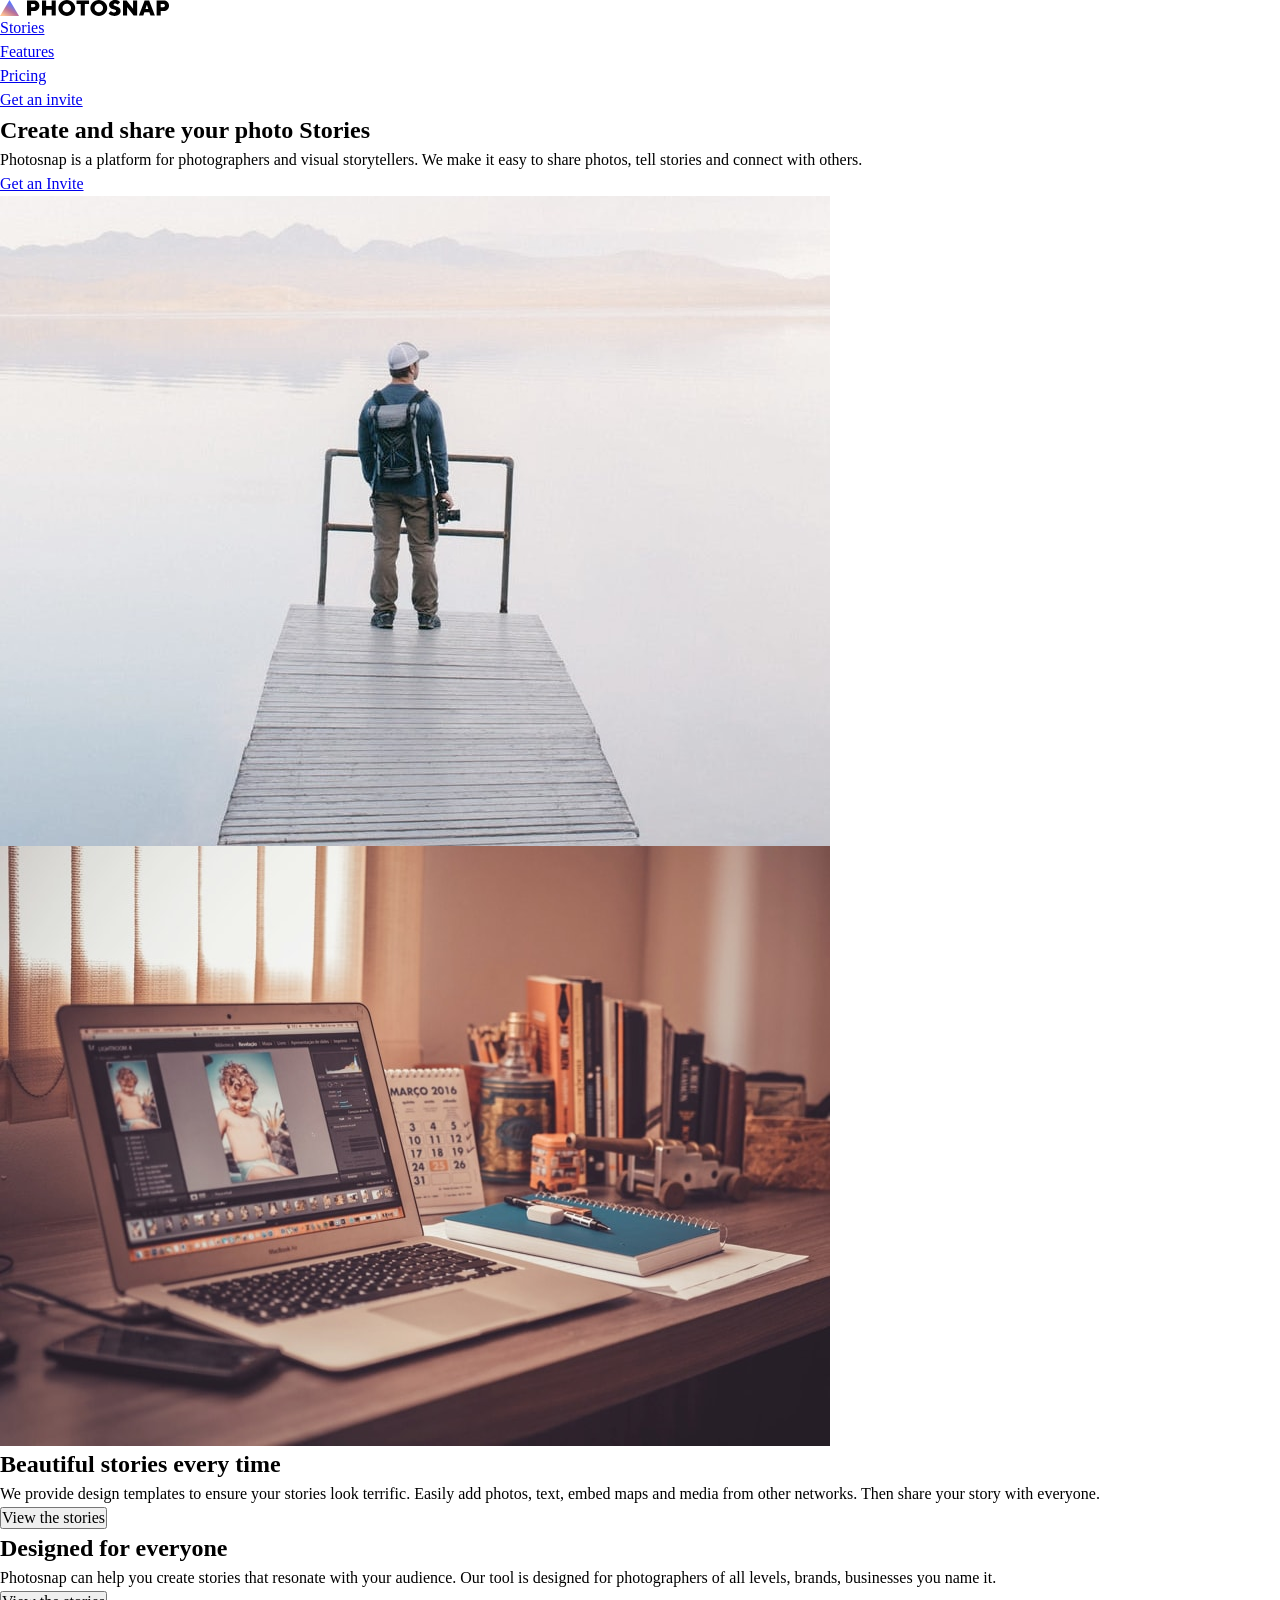
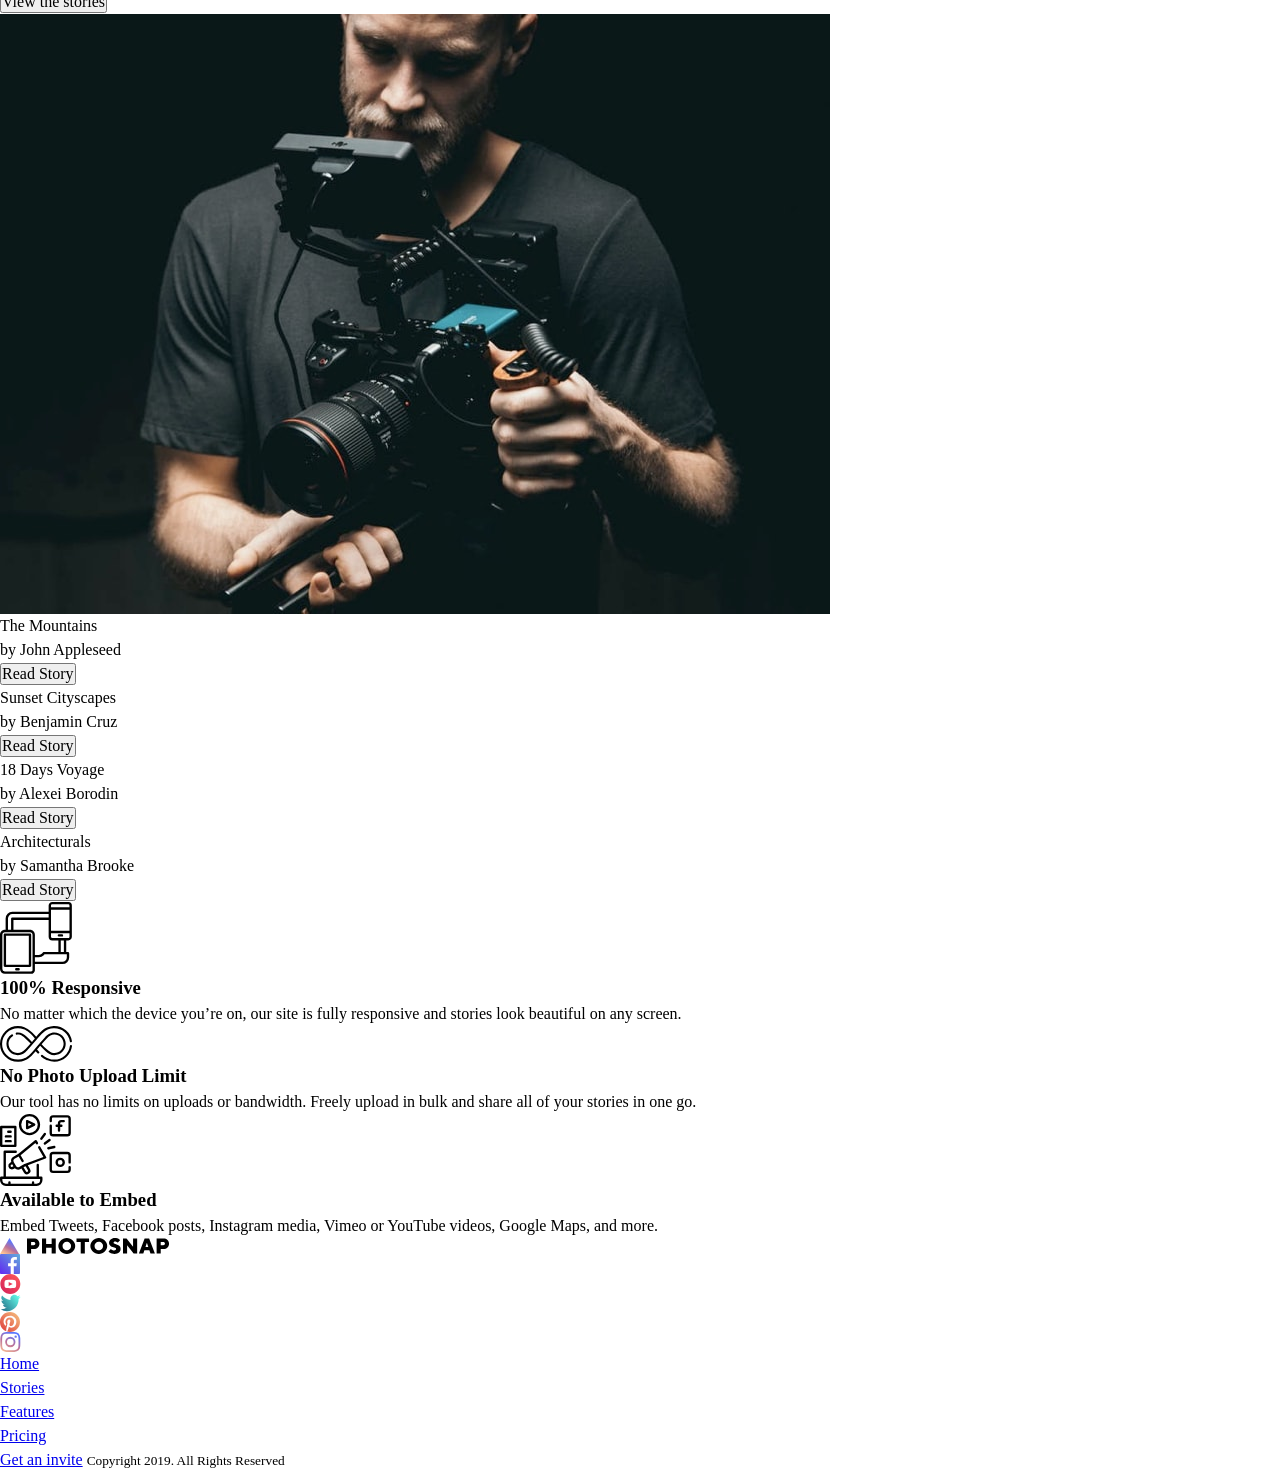
==== index.html @ 848b4844 "index html finished" ====
<!DOCTYPE html>
<html lang="en">
<head>
    <meta charset="UTF-8">
    <meta name="viewport" content="width=device-width, initial-scale=1.0">
    <link rel="icon" type="image/png" sizes="32x32" href="./assets/favicon-32x32.png">
    <link rel="stylesheet" href="style.css">
    <title>Photosnap</title>
</head>
<body>
    <!-- Header -->
    <header>
    <nav>
        <a href="index.html"><img src="assets/shared/desktop/logo.svg" alt=""></a>
        <ul>
            <li><a href="stories.html">Stories</a></li>
            <li><a href="features.html">Features</a></li>
            <li><a href="pricing.html">Pricing</a></li>
        </ul>
        <a href="#">Get an invite</a>
    </nav>
    </header>

    <!-- Main Content -->
    <main>
        <div>
            <!-- Left Desktop -->
            <section>
                <h2>Create and share your photo Stories</h2>
                <p>Photosnap is a platform for photographers and visual storytellers. We make it easy to share photos, tell stories and connect with others.</p>
                <a href="#">Get an Invite</a>
            </section>

            <!-- Right Desktop -->
                <!-- Yet to decide right tag to use -->
            <div>
                <img src="assets/home/desktop/create-and-share.jpg" alt="Image of a man standing with a camera in his hand">
            </div>
        </div>

        <!-- Section 2 -->
        <div>
            <div>
                <img src="assets/home/desktop/beautiful-stories.jpg" alt="A studying desk with a computer and exercice book and books in a small collection of books">
            </div>
            <section>
            <h2>Beautiful stories every time</h2>
            <p>We provide design templates to ensure your stories look terrific. Easily add photos, text, embed maps and media from  other networks. Then share your story with everyone.</p>
            <button>View the stories</button>
            </section>
        </div>

        <!-- Section 3 -->
        <div>
            <section>
                <h1>Designed for everyone</h1>
                <p>Photosnap can help you create stories that resonate with your audience.  Our tool is designed for photographers of all levels, brands, businesses you name it.</p>
                <button>View the stories</button>
            </section>
            <div>
                <img src="assets/home/desktop/designed-for-everyone.jpg" alt="A amn standing in a dark background holding a pro camera">
            </div>
        </div>

    <!-- Section 4 -->
        <div>
            <!-- card 1 -->
            <div>
                <div>
                    <p>The Mountains</p>
                    <p>by John Appleseed</p>
                </div>
                <button>Read Story</button>
            </div>
            <!-- card 2 -->
            <div>
                <div>
                    <p>Sunset Cityscapes</p>
                    <p>by Benjamin Cruz</p>
                </div>
                <button>Read Story</button>
            </div>
            <!-- Card 3 -->
            <div>
                <div>
                    <p>18 Days Voyage</p>
                    <p>by Alexei Borodin</p>
                </div>
                <button>Read Story</button>
            </div>
            <!-- Card 4 -->
            <div>
                <div>
                    <p>Architecturals</p>
                    <p>by Samantha Brooke</p>
                </div>
                <button>Read Story</button>
            </div>
        </div>

        <!-- Section 5 -->
        <div>
            <!-- Card 1 -->
            <div>
                <img src="assets/features/desktop/responsive.svg" alt="Resposivity illustration">
                <div>
                    <h3>100% Responsive</h3>
                    <p>No matter which the device you’re on, our site is fully responsive and stories look beautiful on any screen.</p>
                </div>
            </div>
            <!-- Card 2 -->
            <div>
                <img src="assets/features/desktop/no-limit.svg" alt="Infinity illustration">
                <div>
                    <h3>No Photo Upload Limit</h3>
                    <p>Our tool has no limits on uploads or bandwidth. Freely upload in bulk and share all of your stories in one go.</p>
                </div>
            </div>
            <!-- Card 3 -->
            <div>
                <img src="assets/features/desktop/embed.svg" alt="Availability logo">
                <div>
                    <h3>Available to Embed</h3>
                    <p>Embed Tweets, Facebook posts, Instagram media, Vimeo or YouTube videos, Google Maps, and more.</p>
                </div>
            </div>
        </div>
    </main>

    <!-- Footer -->
    <footer>
        <nav>
            <div>
                <img src="assets/shared/desktop/logo.svg" alt="">
                <ul>
                    <li><a href=""><img src="assets/shared/desktop/facebook.svg" alt=""></a></li>
                    <li><a href=""><img src="assets/shared/desktop/youtube.svg" alt=""></a></li>
                    <li><a href=""><img src="assets/shared/desktop/twitter.svg" alt=""></a></li>
                    <li><a href=""><img src="assets/shared/desktop/pinterest.svg" alt=""></a></li>
                    <li><a href=""><img src="assets/shared/desktop/instagram.svg" alt=""></a></li>
                </ul>
            </div>
        <ul>
            <li><a href="stories.html">Home</a></li>
            <li><a href="stories.html">Stories</a></li>
            <li><a href="features.html">Features</a></li>
            <li><a href="pricing.html">Pricing</a></li>
        </ul>
    </nav>
    <div>
        <a href="#">Get an invite</a>
        <small>Copyright 2019. All Rights Reserved</small>
    </div>
    </footer>
</body>
</html>
---- style.css ----
/* ----------------- */
/* Resets */
/* ----------------- */
*,
*::before
*::after {
    box-sizing: border-box;
}

* {
    margin: 0;
    padding: 0;
}

/* Remove list styles on ul, ol elements with a list role, which suggests default styling will be removed */
ul[role='list'],
ol[role='list'] {
    list-style: none;
}

/* Set core body defaults */
body {
    min-height: 100vh;
    line-height: 1.5;
}

/* Inherit fonts for inputs and buttons */
input,
button,
textarea,
select {
    font-family: inherit;
    font-size: inherit;
}

/* Make images easier to work with */
img {
    max-width: 100%;
    display: block;
}

/* ----------------- */
/* Resets */
/* ----------------- */
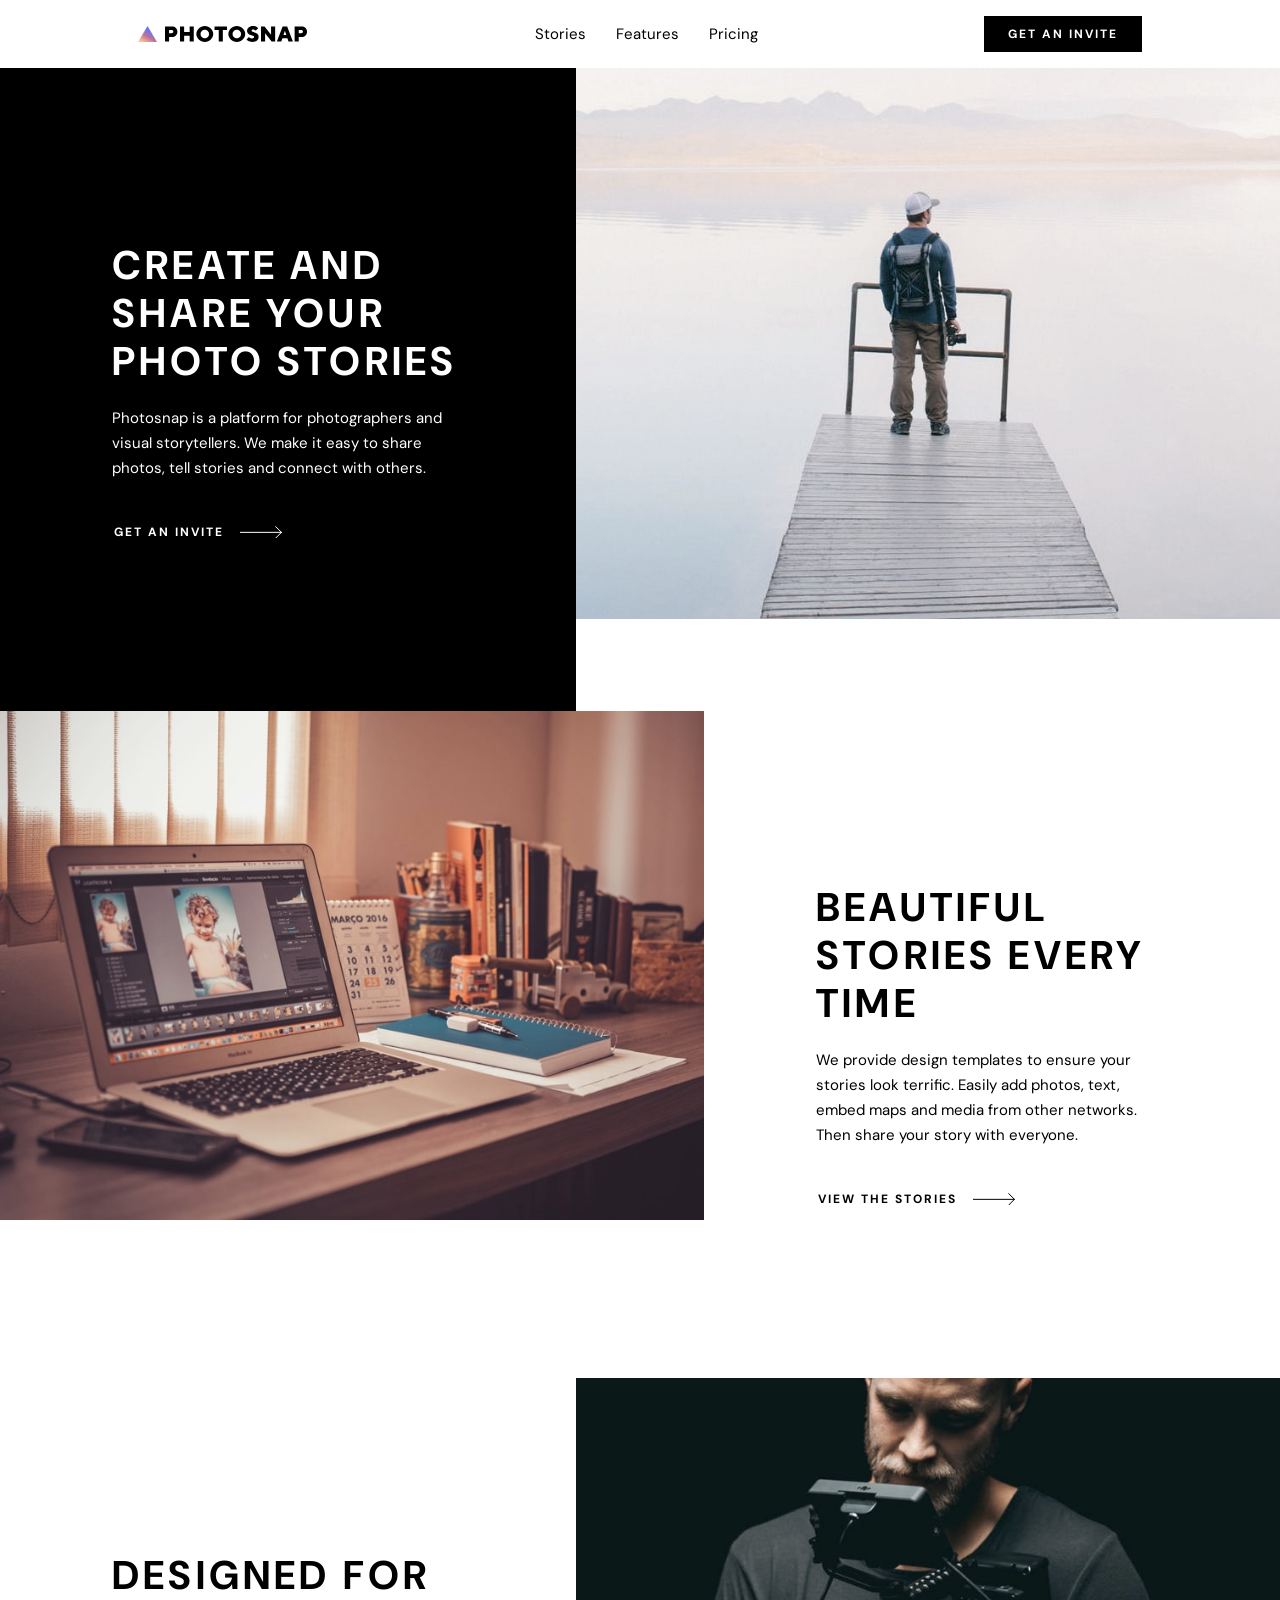
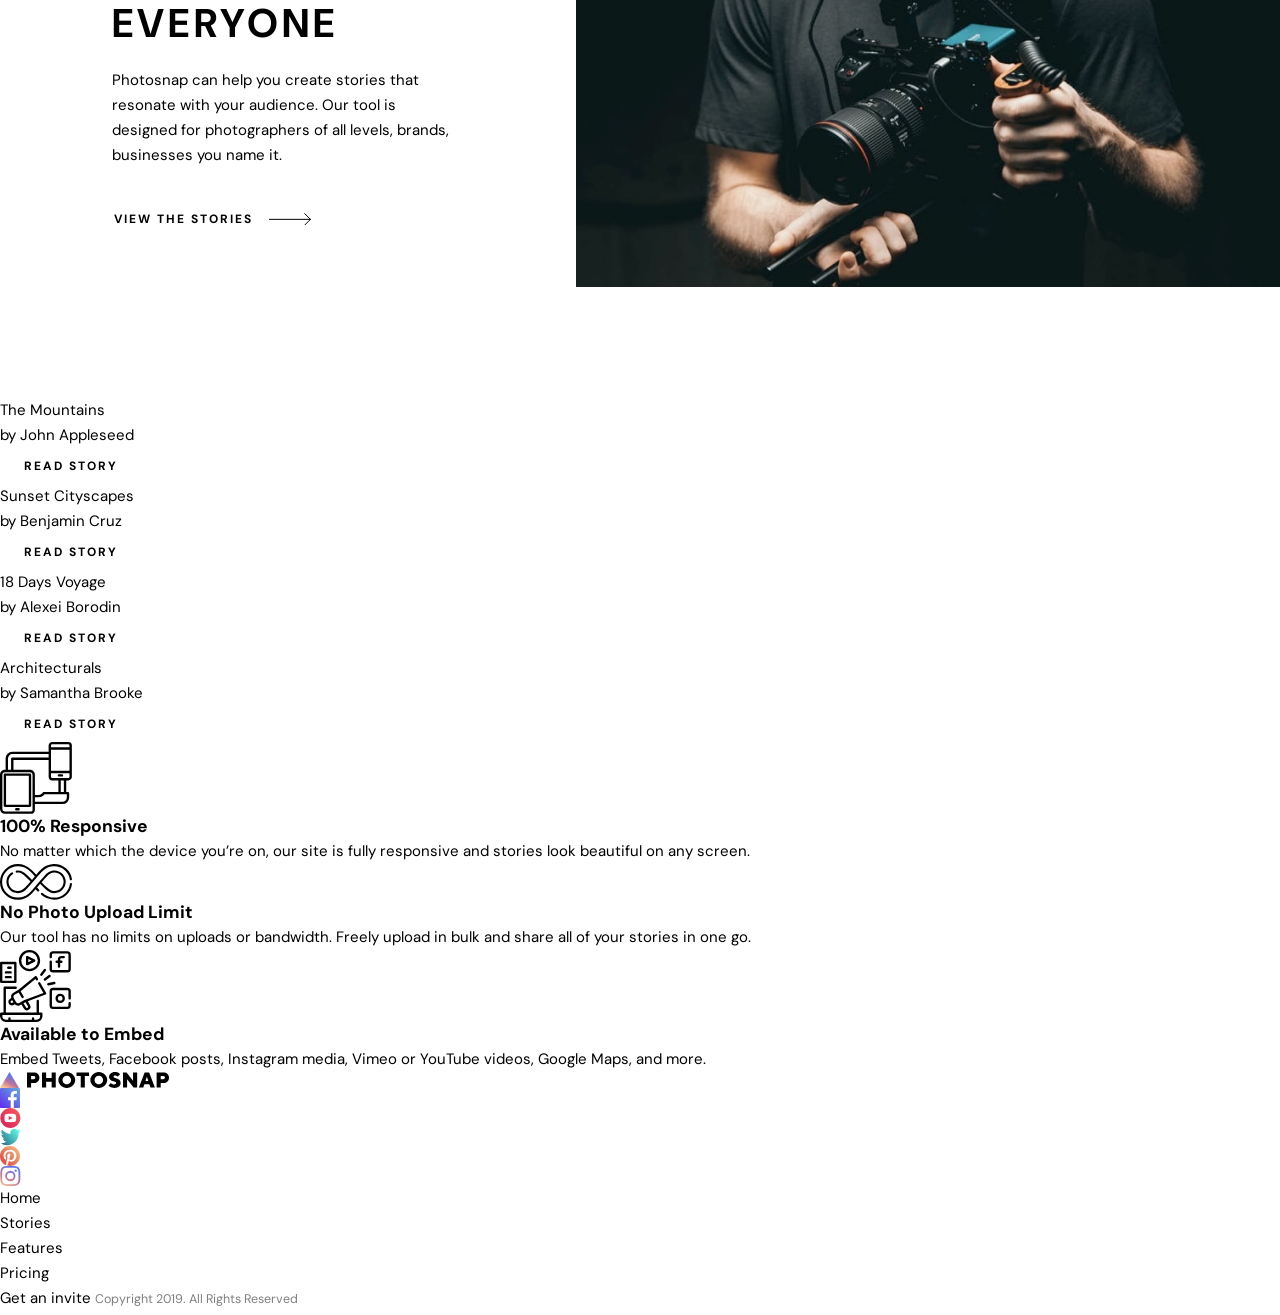
==== commit 12303977: "feat: Develop index page of the app - Extend main painel layout from switcher redefining mainly the " ====
--- a/index.html
+++ b/index.html
@@ -10,54 +10,61 @@
 <body>
     <!-- Header -->
     <header>
-    <nav>
-        <a href="index.html"><img src="assets/shared/desktop/logo.svg" alt=""></a>
-        <ul>
-            <li><a href="stories.html">Stories</a></li>
-            <li><a href="features.html">Features</a></li>
-            <li><a href="pricing.html">Pricing</a></li>
-        </ul>
-        <a href="#">Get an invite</a>
-    </nav>
+        <nav class="nav center cluster" role="navigation" aria-label="header-navigation">
+            <a href="index.html"><img src="assets/shared/desktop/logo.svg" alt=""></a>
+            <ul class="nav_list cluster">
+                <li class="nav_item"><a href="stories.html">Stories</a></li>
+                <li class="nav_item"><a href="features.html">Features</a></li>
+                <li class="nav_item"><a href="pricing.html">Pricing</a></li>
+            </ul>
+            <a class="bg-black btn" href="#">Get an invite</a>
+        </nav>
     </header>
 
     <!-- Main Content -->
-    <main>
-        <div>
+    <main class="main">
+        <div class="switcher panel">
             <!-- Left Desktop -->
-            <section>
-                <h2>Create and share your photo Stories</h2>
-                <p>Photosnap is a platform for photographers and visual storytellers. We make it easy to share photos, tell stories and connect with others.</p>
-                <a href="#">Get an Invite</a>
+            <section class="stack bg-black panel_description gap-45">
+                <div class="stack gap-21">
+                    <h2>Create and share your photo Stories</h2>
+                    <p>Photosnap is a platform for photographers and visual storytellers. We make it easy to share photos, tell stories and connect with others.</p>
+                </div>
+                <a class="btn" data-style="text" href="#">Get an Invite</a>
             </section>
 
             <!-- Right Desktop -->
                 <!-- Yet to decide right tag to use -->
-            <div>
-                <img src="assets/home/desktop/create-and-share.jpg" alt="Image of a man standing with a camera in his hand">
+            <div class="panel_img">
+                <img src="assets/home/desktop/create-and-share.jpg" alt="A man standing with a camera in his hand">
             </div>
         </div>
 
         <!-- Section 2 -->
-        <div>
-            <div>
+        <div class="panel switcher" data-order="inverted">
+            <section class="stack panel_description gap-45">
+                <div class="stack gap-21">
+                    <h2>Beautiful stories every time</h2>
+                    <p>We provide design templates to ensure your stories look terrific. Easily add photos, text, embed maps and media from  other networks. Then share your story with everyone.</p>
+                </div>
+                <a class="btn" data-style="text" href="stories.html">View the stories</a>
+            </section>
+
+            <div class="panel_img">
                 <img src="assets/home/desktop/beautiful-stories.jpg" alt="A studying desk with a computer and exercice book and books in a small collection of books">
             </div>
-            <section>
-            <h2>Beautiful stories every time</h2>
-            <p>We provide design templates to ensure your stories look terrific. Easily add photos, text, embed maps and media from  other networks. Then share your story with everyone.</p>
-            <button>View the stories</button>
-            </section>
         </div>
 
         <!-- Section 3 -->
-        <div>
-            <section>
-                <h1>Designed for everyone</h1>
-                <p>Photosnap can help you create stories that resonate with your audience.  Our tool is designed for photographers of all levels, brands, businesses you name it.</p>
-                <button>View the stories</button>
+        <div class="panel switcher">
+            <section class="stack panel_description gap-45">
+                <div class="stack gap-21">
+                    <h1>Designed for everyone</h1>
+                    <p>Photosnap can help you create stories that resonate with your audience.  Our tool is designed for photographers of all levels, brands, businesses you name it.</p>
+                </div>
+                <a class="btn" data-style="text" href="stories.html">View the stories</a>
             </section>
-            <div>
+            <div class="panel_img">
                 <img src="assets/home/desktop/designed-for-everyone.jpg" alt="A amn standing in a dark background holding a pro camera">
             </div>
         </div>
--- a/style.css
+++ b/style.css
@@ -1,44 +1,379 @@
-/* ----------------- */
+@import url('https://fonts.googleapis.com/css2?family=DM+Sans:ital,opsz,wght@0,9..40,100..1000;1,9..40,100..1000&display=swap');
+
+/* Define Custom Properties */
+:root {
+    /* Colors */
+    
+    --main-accent: linear-gradient(27deg, #FFC593 0.42%, #BC7198 43.46%, #5A77FF 83.33%);
+    --pure-black: rgb(0, 0, 0);
+    --light-grey: #dfdfdf;
+    --pure-white: #ffffff;
+    --light-black: rgb(from var(--pure-black) r g b / .5);
+    /* font family */
+    --ff-main: 'DM Sans', sans-serif;
+
+    /* font sizes */
+    --fs-xl: 2.5rem; 
+    --fs-lg: 1.5rem;
+    --fs-md: 1.125rem;
+    --fs-general: 0.9375rem;
+    --fs-sm: 0.75rem;
+    --fs-custom: 2rem;
+}
+
+.fs-xl {
+    font-size: var(--fs-xl);
+    line-height: 48px;
+    letter-spacing: 4.17px;
+    font-weight: 700;
+    text-transform: uppercase;
+}
+
+.fs-lg {
+    font-size: var(--fs-lg);
+    line-height: 25px;
+    font-weight: 700;
+}
+
+.fs-md {
+    font-size: var(--fs-md);
+    line-height: 25px;
+    font-weight: 700;
+}
+
+.fs-sm {
+    font-size: var(--fs-sm);
+    line-height: 16px;
+    letter-spacing: 2px;
+    font-weight: 700;
+    text-transform: uppercase;
+}
+
+.fs-general {
+    font-size: 15px;
+    font-style: normal;
+    font-weight: 400;
+    line-height: 25px;
+}
+
+.fs-32 {
+    font-size: var(--fs-custom);
+    line-height: 48px;
+    letter-spacing: 3.33px;
+    font-width: 700;
+}
+
+.fs-20 {
+    font-size: 20px;
+    line-height: 32px;
+}
+
+.fw-bold {
+    font-weight: 700;
+}
+
 /* Resets */
-/* ----------------- */
-*,
-*::before
-*::after {
-    box-sizing: border-box;
-}
 
 * {
     margin: 0;
     padding: 0;
-}
-
-/* Remove list styles on ul, ol elements with a list role, which suggests default styling will be removed */
-ul[role='list'],
-ol[role='list'] {
+    box-sizing: border-box;
+}
+
+body {
+    font-family: var(--ff-main);
+    font-size: var(--fs-general);
+    line-height: 25px;
+    font-weight: 400;
+    font-style: normal;
+}
+
+a {
+    text-decoration: none;
+    color: inherit;
+}
+
+li {
     list-style: none;
 }
 
-/* Set core body defaults */
-body {
-    min-height: 100vh;
-    line-height: 1.5;
-}
-
-/* Inherit fonts for inputs and buttons */
-input,
-button,
-textarea,
-select {
-    font-family: inherit;
-    font-size: inherit;
-}
-
-/* Make images easier to work with */
+input, button, textarea, select {
+    font: inherit;
+}
+
 img {
+    display: block;
     max-width: 100%;
-    display: block;
-}
-
-/* ----------------- */
-/* Resets */
-/* ----------------- */+}
+
+h1, h2 {
+    font-size: var(--fs-custom);
+    line-height: 3rem;
+    letter-spacing: 3px;
+    font-weight: 700;
+}
+
+h1 {
+    font-size: var(--fs-lg);
+}
+
+.title {
+    font-size: var(--fs-lg);
+    line-height: 28px;
+    font-weight: 700;
+    letter-spacing: -1.0714px;
+    color: var(--light-black);
+}
+
+/* Composition */
+
+.center {
+    max-width: 80%;
+    margin-inline: auto;
+    padding-inline: 10px;
+}
+
+.stack {
+    display: flex;
+    flex-direction: column;
+    gap: var(--stack-gap, 2rem);
+}
+
+.body {
+    --stack-gap: 4.5rem;
+}
+
+.main {
+    --stack-gap: 4.5rem;
+}
+.section {
+    --stack-gap: 2rem;
+}
+
+.footer {
+    --stack-gap: 2rem;
+}
+
+.section hr {
+    margin-block: 2rem;
+}
+
+.cluster {
+    display: flex;
+    align-items: center;   
+    gap: var(--cluster-gap, 1.875rem);
+}
+
+.nav_logo {
+    --cluster-gap: 0.5rem;
+}
+
+.buttons {
+    --cluster-gap: 9.75rem;
+}
+
+.buttons-container {
+    --cluster-gap: 3rem;
+}
+
+.switcher {
+    display: flex;
+    flex-wrap: wrap;
+    gap: 14px;
+}
+
+.switcher > * {
+    flex-grow: 1;
+    flex-basis: calc((var(--switcher-threshold, 40rem) - 100%) * 999);
+}
+
+/* Block */
+
+.numbered-title {
+    text-transform: uppercase;
+    font-size: var(--fs-custom);
+}
+
+.numbered-title span {
+    color: var(--light-black);
+}
+
+.cart-list {
+    display: flex;
+    justify-content: space-between;
+    flex-wrap: wrap;
+}
+
+.cart {
+    display: flex;
+    gap: 25px;
+    flex-direction: column;
+}
+
+.cart-horizontal {
+    flex-direction: row;
+}
+
+.color {
+    width: 6rem;
+    height: 6rem;
+    border-radius: 50%;
+    background-color: var(--pure-black);
+    border: 1px solid black;
+}
+
+button, .btn {
+    padding: 12px 24px;
+    text-transform: uppercase;
+    color: var(--pure-black);
+    background-color: var(--pure-white);
+    letter-spacing: 2px;
+    line-height: 100%;
+    font-size: var(--fs-sm);
+    cursor: pointer;
+    border: none;
+    font-weight: 700;
+}
+
+button:hover, 
+.btn:hover {
+    background-color: var(--light-grey);
+    color: var(--pure-black);
+}
+
+button[data-style="text"],
+.btn[data-style="text"] {
+    display: inline-flex;
+    gap: 1rem;
+    border: none;
+    padding: 0 0 0 2px;
+    background-color: transparent;
+    color: inherit;
+}
+
+button[data-style="text"]:hover,
+.btn[data-style="text"]:hover {
+    text-decoration: underline;
+    background-color: none;
+
+}
+
+button[data-style="text"]::after,
+.btn[data-style="text"]::after {
+    content: "";
+    mask-image: url(assets/arrow-left.svg);
+    width: 42px;
+    height: 12px;
+    flex-shrink: 0;
+    background-color: currentColor;
+
+}
+
+.triangle {
+    width: 19px;
+    height: 16px;
+    background: linear-gradient(27deg, #FFC593 0%, #BC7198 43.29%, #5A77FF 83.33%);
+    clip-path: polygon(50% 0%, 0% 100%, 100% 100%);
+}
+
+.nav {
+    padding-block: var(--nav-padding-block, 1rem);
+    justify-content: space-between;
+}
+
+.nav_item:hover {
+    color: var(--light-black);
+}
+
+.with-bar {
+    position: relative;
+}
+
+.with-bar:hover {
+    color: var(--light-black);
+    background-color: red;
+}
+
+.with-bar::before {
+    content: "";
+    position: absolute;
+    top: calc(-1 * var(--nav-padding-block));
+    left: 0;
+    width: 100%;
+    height: 6px;
+    background: linear-gradient(90deg, #FFC593 0%, #BC7198 43.29%, #5A77FF 83.33%);
+}
+
+.footer {
+    padding-block: 3rem;
+}
+
+small {
+    color: rgb(from var(--pure-black) r g b / 0.5);
+    padding-block-end: .5rem;
+}
+
+.panel {
+    gap: 0;
+}
+
+.panel_description {
+    padding: 10.8rem 7rem;
+    height: initial;
+    text-align: left;
+    flex-grow: 1;
+
+    & h1, h2 {
+        font-size: var(--fs-xl);
+        line-height: 48px;
+        letter-spacing: 4.17px;
+        font-weight: 700;
+        text-transform: uppercase;
+    }
+}
+
+.panel_img {
+    max-width: 830px;
+    flex-grow: 2;
+}
+
+.panel[data-order="inverted"] > .panel_description {
+    order: 2;
+}
+
+/* Utility classes */
+
+.bg-black {
+    background-color: var(--pure-black);
+    color: var(--pure-white);
+}
+
+.bg-white {
+    background-color: var(--pure-white);
+    color: var(--pure-black);
+}
+
+.bg-primary {
+    background-image: var(--main-accent);
+
+}
+
+.clr-white {
+    color: var(--pure-white);
+}
+
+.clr-light-black {
+    color: var(--light-black);
+}
+
+.uppercase {
+    text-transform: uppercase;
+}
+
+.gap-21 {
+    gap: 21px;
+}
+
+.gap-45 {
+    gap: 45px;
+}
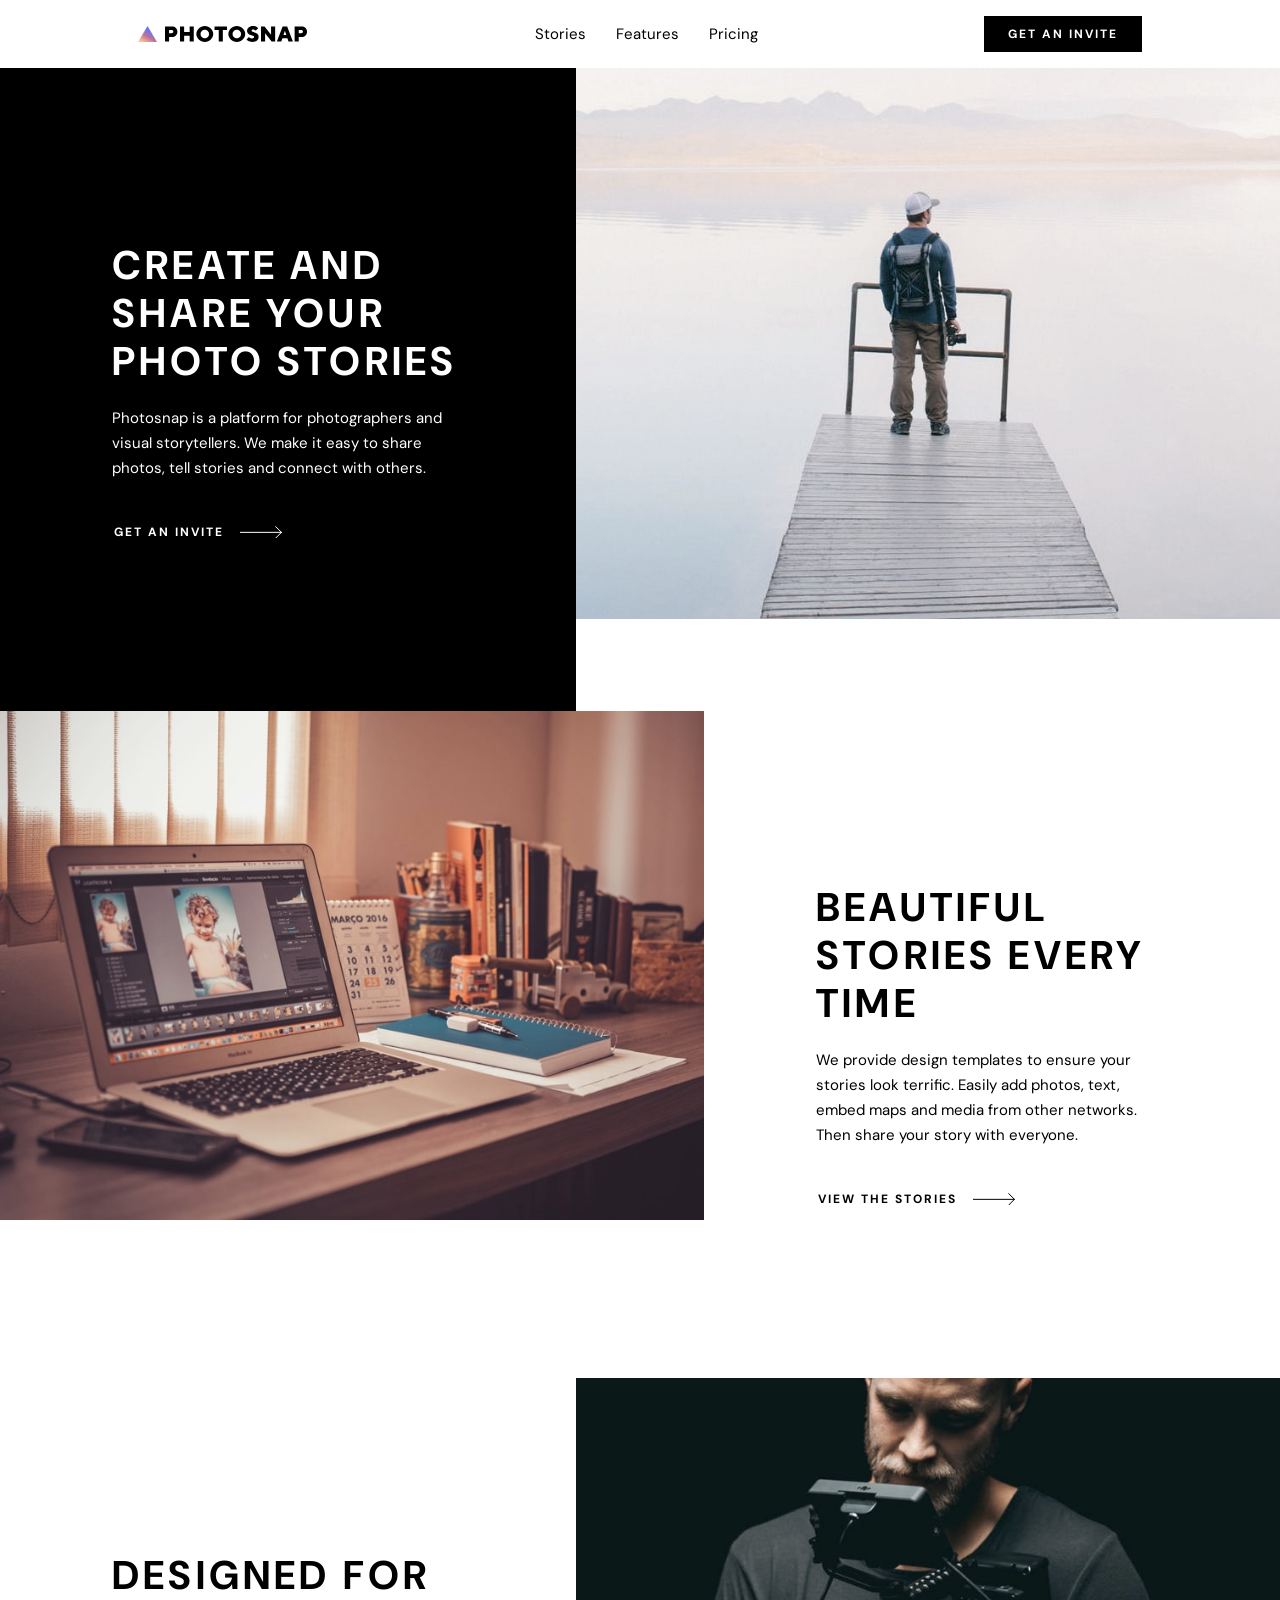
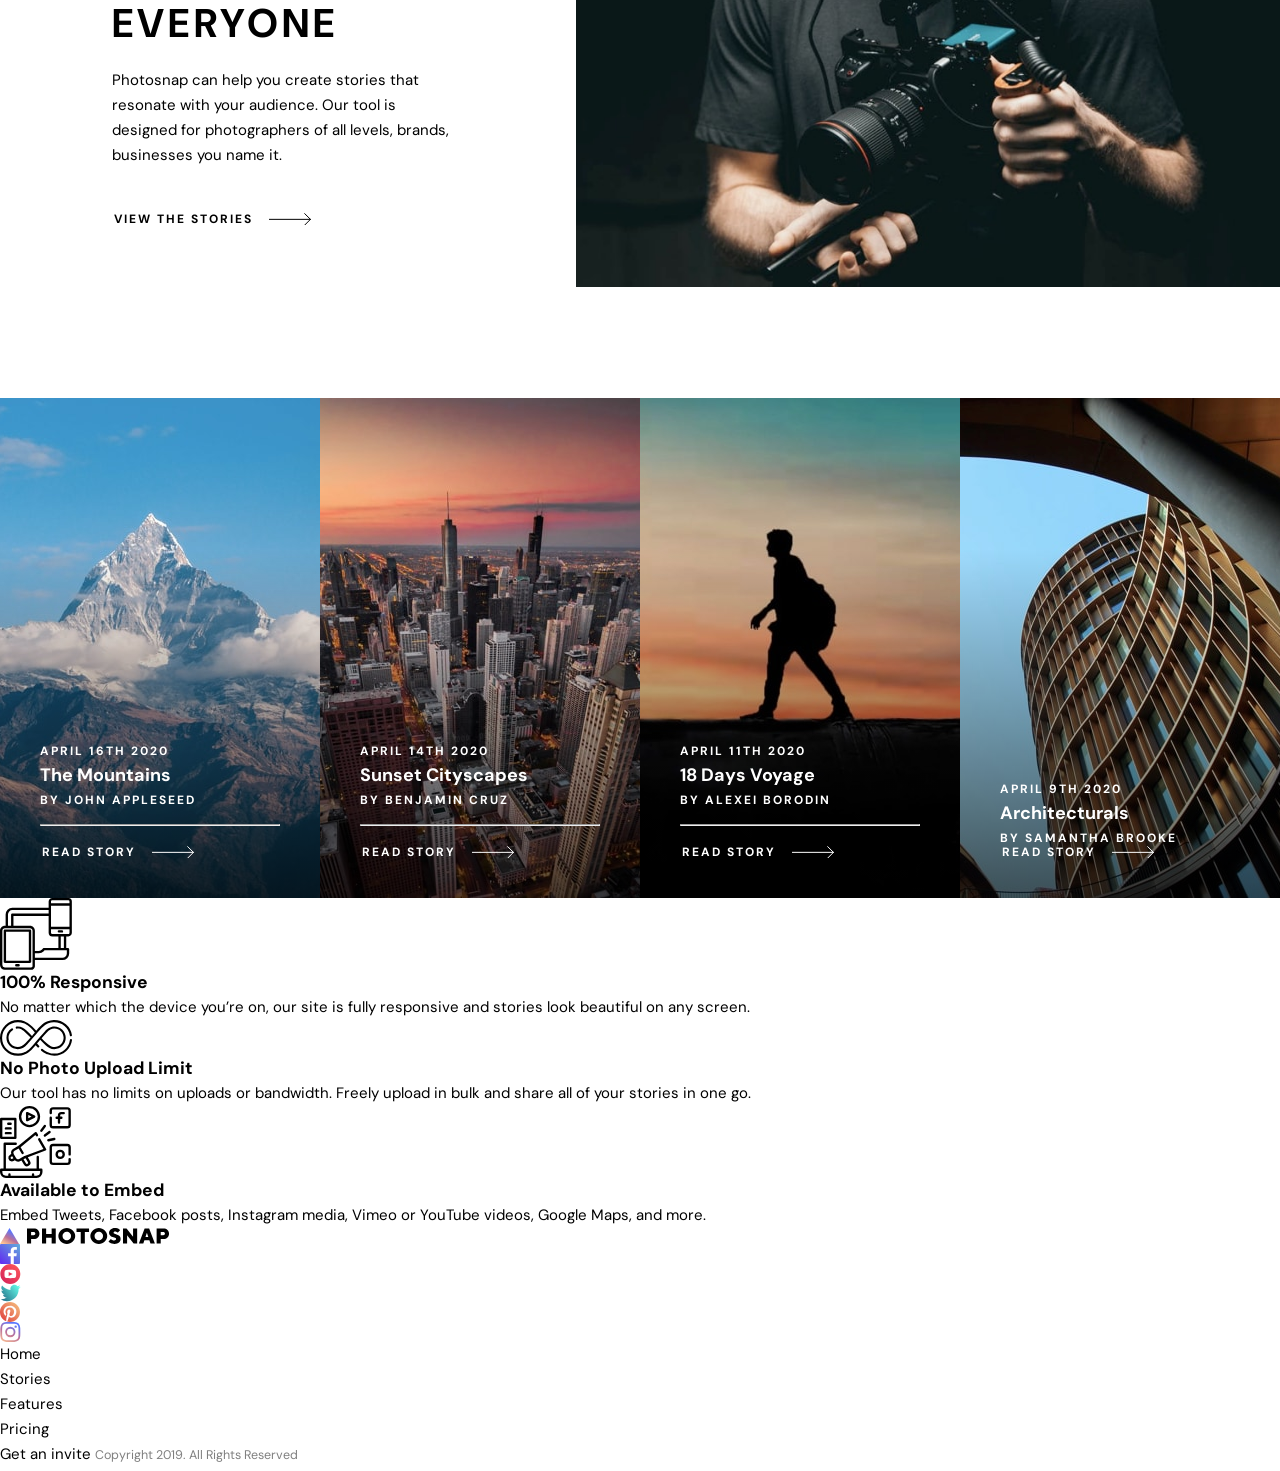
==== commit 386ecb2b: "feat: Create cart list - Create cart list with background-image composed of a gradient in first plan" ====
--- a/index.html
+++ b/index.html
@@ -70,38 +70,45 @@
         </div>
 
     <!-- Section 4 -->
-        <div>
+        <div class="switcher cart-container">
             <!-- card 1 -->
-            <div>
-                <div>
-                    <p>The Mountains</p>
-                    <p>by John Appleseed</p>
+            <div class="stack cart mountains">
+                <div class="stack gap-4">
+                    <p class="fs-sm">April 16th 2020</p>
+                    <p class="fs-md">The Mountains</p>
+                    <p class="fs-sm">by John Appleseed</p>
                 </div>
-                <button>Read Story</button>
+                <hr>
+                <button data-style="text">Read Story</button>
             </div>
             <!-- card 2 -->
-            <div>
-                <div>
-                    <p>Sunset Cityscapes</p>
-                    <p>by Benjamin Cruz</p>
+            <div class="stack cart cityscapes">
+                <div class="stack gap-4">
+                    <p class="fs-sm">April 14th 2020</p>
+                    <p class="fs-md">Sunset Cityscapes</p>
+                    <p class="fs-sm">by Benjamin Cruz</p>
                 </div>
-                <button>Read Story</button>
+                <hr>
+                <button data-style="text">Read Story</button>
             </div>
             <!-- Card 3 -->
-            <div>
-                <div>
-                    <p>18 Days Voyage</p>
-                    <p>by Alexei Borodin</p>
+            <div class="stack cart days-voyage">
+                <div class="stack gap-4">
+                    <p class="fs-sm">April 11th 2020</p>
+                    <p class="fs-md">18 Days Voyage</p>
+                    <p class="fs-sm">by Alexei Borodin</p>
                 </div>
-                <button>Read Story</button>
+                <hr>
+                <button data-style="text">Read Story</button>
             </div>
             <!-- Card 4 -->
-            <div>
-                <div>
-                    <p>Architecturals</p>
-                    <p>by Samantha Brooke</p>
+            <div class="stack cart architecturals">
+                <div class="stack gap-4">
+                    <p class="fs-sm">April 9th 2020</p>
+                    <p class="fs-md">Architecturals</p>
+                    <p class="fs-sm">by Samantha Brooke</p>
                 </div>
-                <button>Read Story</button>
+                <button data-style="text">Read Story</button>
             </div>
         </div>
 
--- a/style.css
+++ b/style.css
@@ -152,6 +152,7 @@
 
 .footer {
     --stack-gap: 2rem;
+    padding-block: 3rem;
 }
 
 .section hr {
@@ -196,22 +197,6 @@
 
 .numbered-title span {
     color: var(--light-black);
-}
-
-.cart-list {
-    display: flex;
-    justify-content: space-between;
-    flex-wrap: wrap;
-}
-
-.cart {
-    display: flex;
-    gap: 25px;
-    flex-direction: column;
-}
-
-.cart-horizontal {
-    flex-direction: row;
 }
 
 .color {
@@ -304,8 +289,80 @@
     background: linear-gradient(90deg, #FFC593 0%, #BC7198 43.29%, #5A77FF 83.33%);
 }
 
-.footer {
-    padding-block: 3rem;
+.cart-container {
+    gap: 0;
+}
+
+.cart {
+    height: 500px;
+    justify-content: end;
+    padding: 40px;
+    gap: 0;
+    color: white;
+    background-image:
+        linear-gradient(180deg, rgba(0, 0, 0, 0) 0.27%, rgba(0, 0, 0, 0.66) 100%),
+        var(--cart-image);
+    background-size: 100% 350px, cover;
+    background-position: bottom, center ;
+    background-repeat: no-repeat;
+}
+
+.mountains {
+    --cart-image: url(assets/stories/desktop/mountains.jpg);
+}
+.architecturals {
+    --cart-image: url(assets/stories/desktop/architecturals.jpg);
+}
+.days-voyage {
+    --cart-image: url(assets/stories/desktop/18-days-voyage.jpg);
+}
+.world-tour {
+    --cart-image: url(assets/stories/desktop/world-tour.jpg);
+}
+.cityscapes {
+    --cart-image: url(assets/stories/desktop/cityscapes.jpg);
+}
+.somwarpet {
+    --cart-image: url(assets/stories/desktop/somwarpet.jpg);
+}
+.behind-the-waves {
+    --cart-image: url(assets/stories/desktop/behind-the-waves.jpg);
+}
+.trip-to-nowhere {
+    --cart-image: url(assets/stories/desktop/trip-to-nowhere.jpg);
+}
+.king-on-africa {
+    --cart-image: url(assets/stories/desktop/king-on-africa.jpg);
+}
+.running-free {
+    --cart-image: url(assets/stories/desktop/running-free.jpg);
+}
+.rage-of-the-sea {
+    --cart-image: url(assets/stories/desktop/rage-of-the-sea.jpg);
+}
+.moon-of-appalacia {
+    --cart-image: url(assets/stories/desktop/moon-of-appalacia.jpg);
+}
+.dark-forest {
+    --cart-image: url(assets/stories/desktop/dark-forest.jpg);
+}
+.milky-way {
+    --cart-image: url(assets/stories/desktop/milky-way.jpg);
+}
+.calm-waters {
+    --cart-image: url(assets/stories/desktop/calm-waters.jpg);
+}
+.unforeseen-corners {
+    --cart-image: url(assets/stories/desktop/unforeseen-corners.jpg);
+}
+.land-of-dreams {
+    --cart-image: url(assets/stories/desktop/land-of-dreams.jpg);
+}
+
+
+
+.cart > hr {
+    margin-block: 16px 20px;
 }
 
 small {
@@ -377,3 +434,7 @@
 .gap-45 {
     gap: 45px;
 }
+
+.gap-4 {
+    gap: 4px;
+}
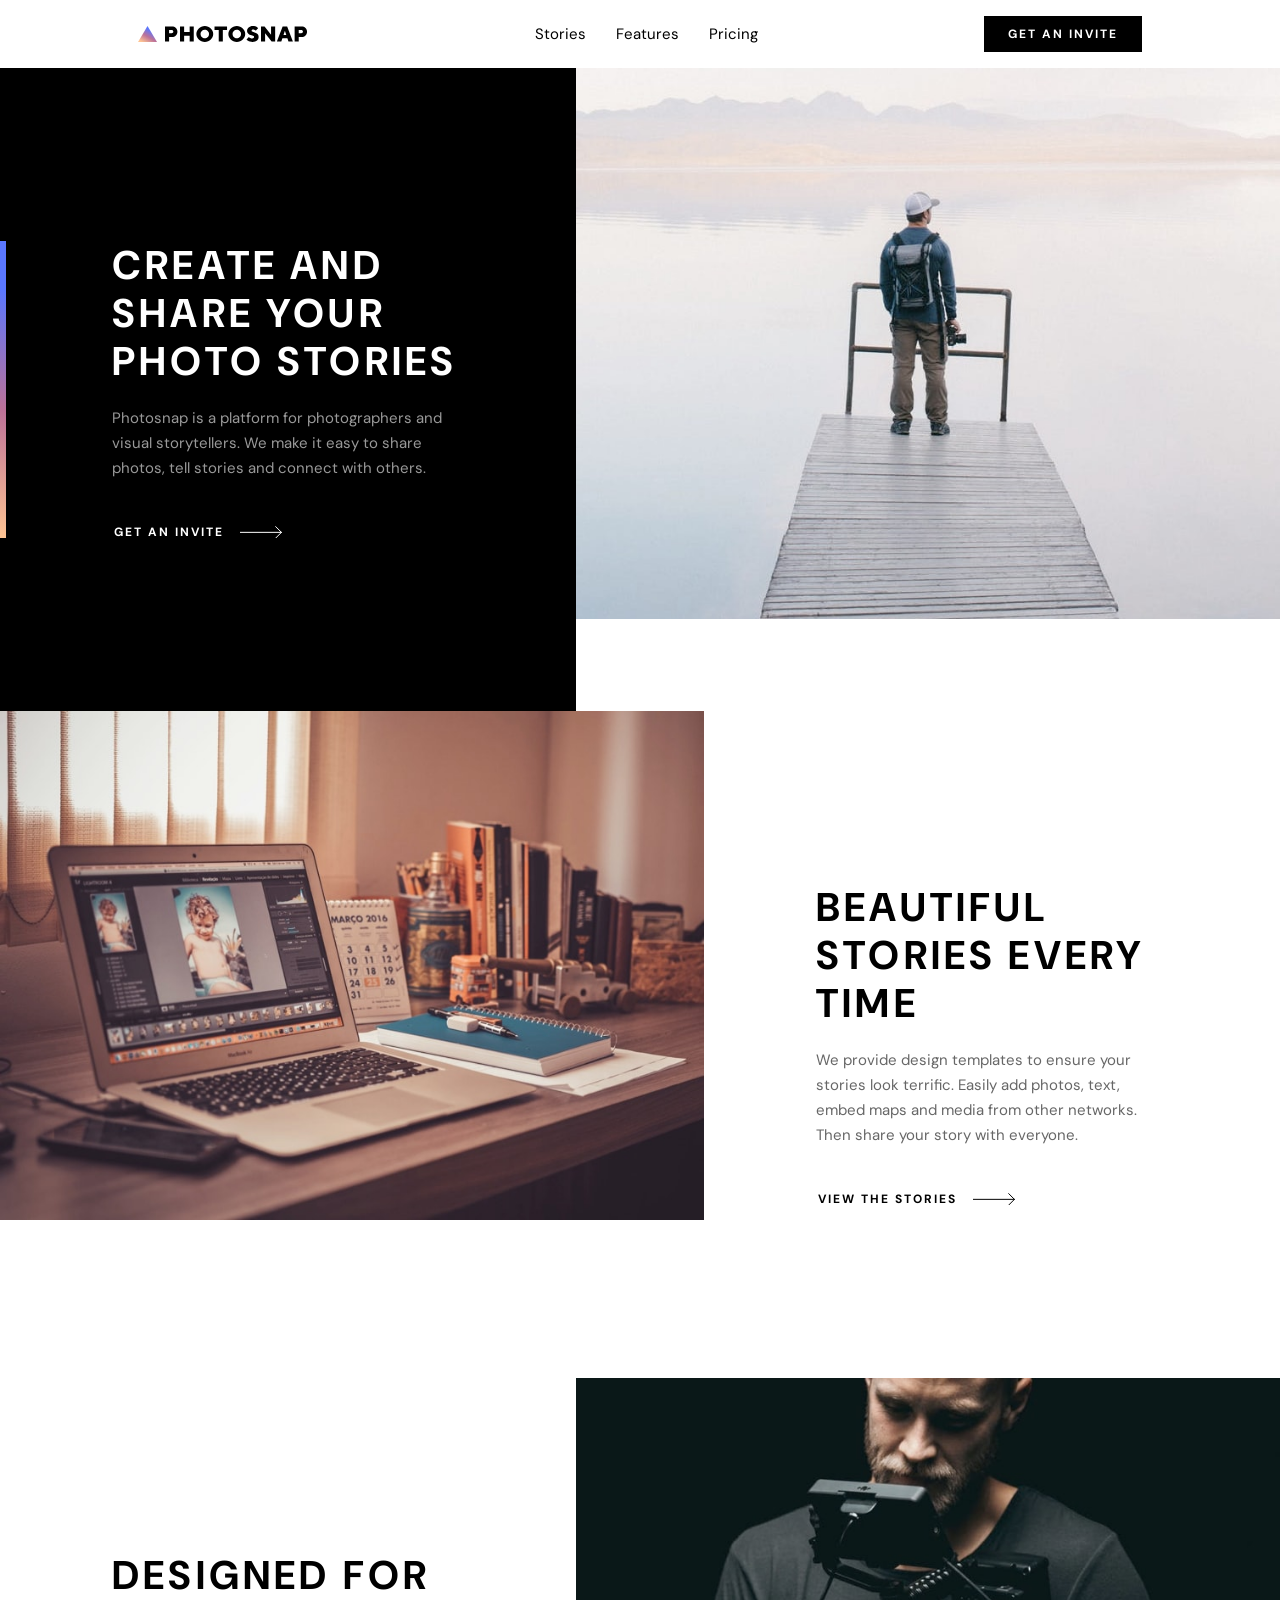
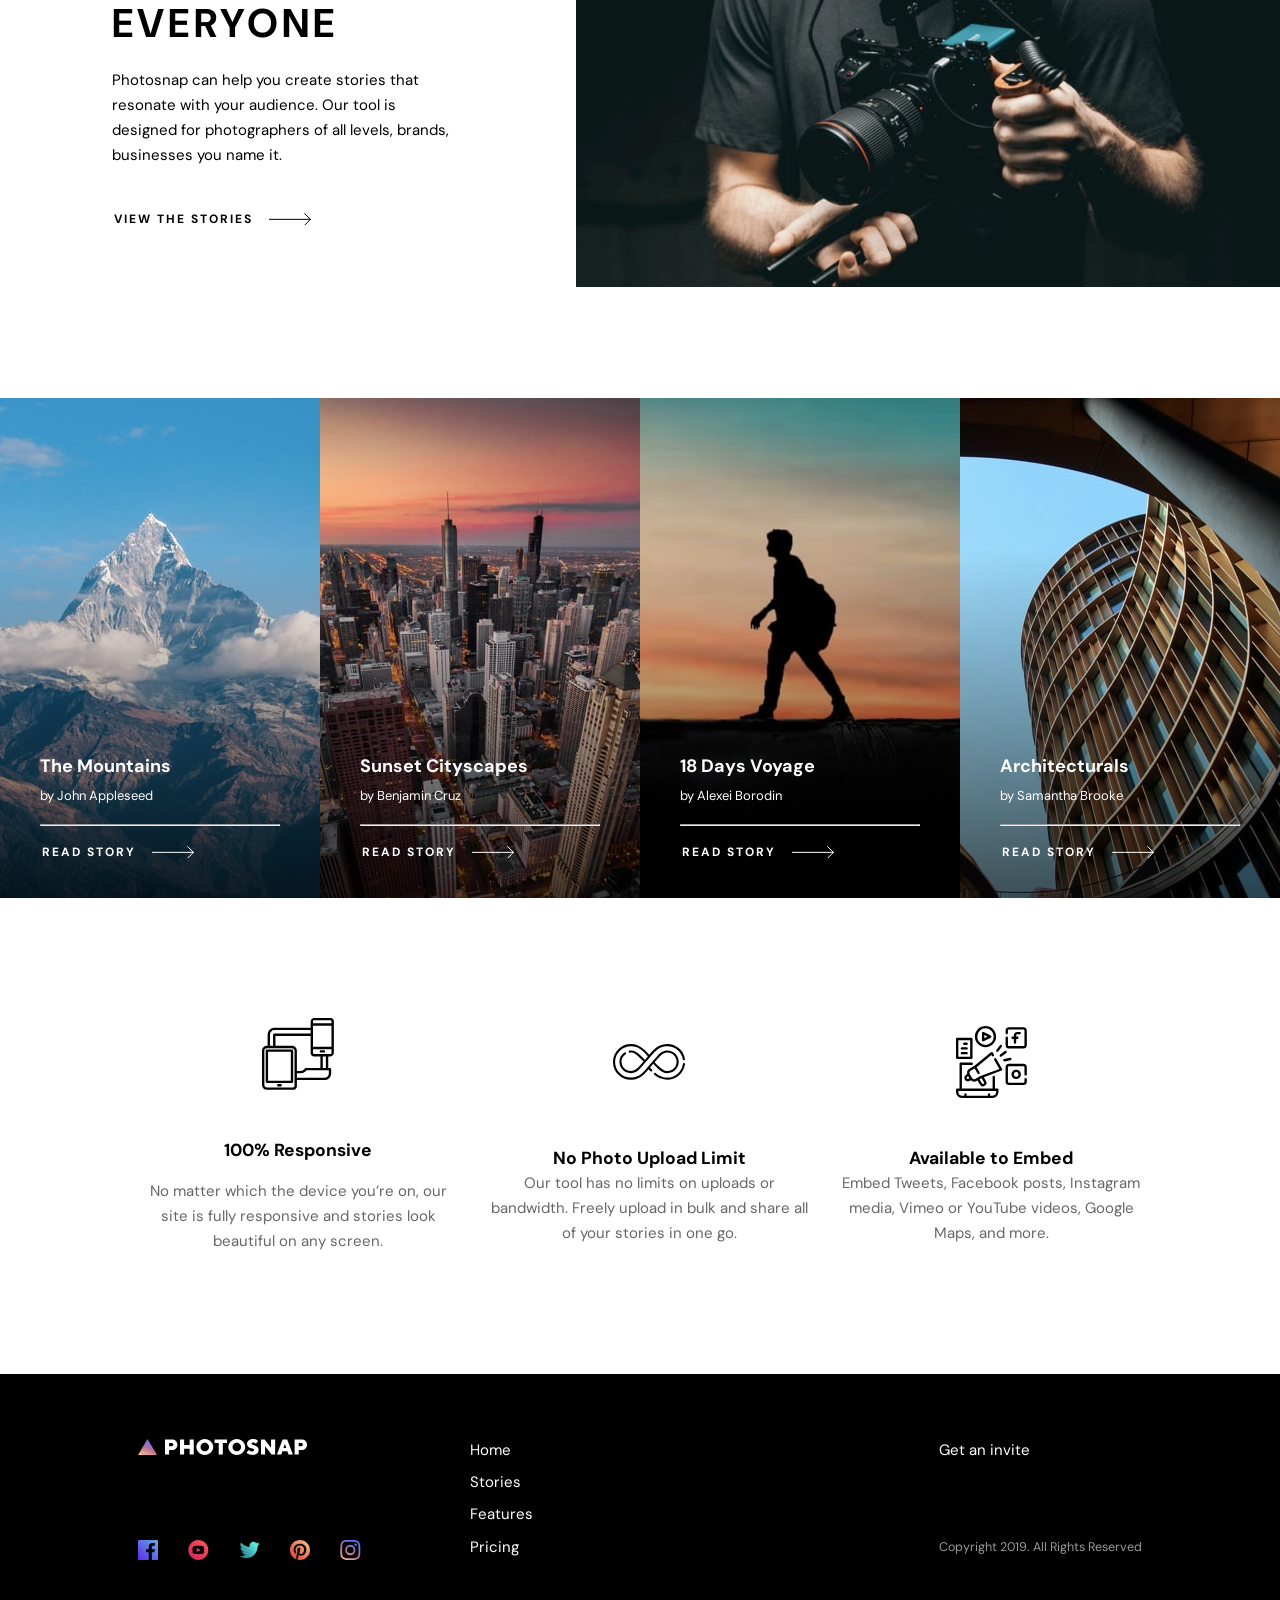
==== commit 503d76c0: "feat: Finish all the page - Fix footer spacing - Add bar in hero page" ====
--- a/index.html
+++ b/index.html
@@ -25,12 +25,14 @@
     <main class="main">
         <div class="switcher panel">
             <!-- Left Desktop -->
-            <section class="stack bg-black panel_description gap-45">
-                <div class="stack gap-21">
-                    <h2>Create and share your photo Stories</h2>
-                    <p>Photosnap is a platform for photographers and visual storytellers. We make it easy to share photos, tell stories and connect with others.</p>
+            <section class="bg-black panel_description">
+                <div class="with-bar stack gap-45" data-direction="vertical">
+                    <div class="stack gap-21">
+                        <h2>Create and share your photo Stories</h2>
+                        <p class="clr-light-white">Photosnap is a platform for photographers and visual storytellers. We make it easy to share photos, tell stories and connect with others.</p>
+                    </div>
+                    <a class="btn" data-style="text" href="#">Get an Invite</a>
                 </div>
-                <a class="btn" data-style="text" href="#">Get an Invite</a>
             </section>
 
             <!-- Right Desktop -->
@@ -45,7 +47,7 @@
             <section class="stack panel_description gap-45">
                 <div class="stack gap-21">
                     <h2>Beautiful stories every time</h2>
-                    <p>We provide design templates to ensure your stories look terrific. Easily add photos, text, embed maps and media from  other networks. Then share your story with everyone.</p>
+                    <p class="clr-light-black">We provide design templates to ensure your stories look terrific. Easily add photos, text, embed maps and media from  other networks. Then share your story with everyone.</p>
                 </div>
                 <a class="btn" data-style="text" href="stories.html">View the stories</a>
             </section>
@@ -70,101 +72,121 @@
         </div>
 
     <!-- Section 4 -->
-        <div class="switcher cart-container">
+        <div class="switcher card-container">
             <!-- card 1 -->
-            <div class="stack cart mountains">
+            <div class="stack card mountains">
                 <div class="stack gap-4">
-                    <p class="fs-sm">April 16th 2020</p>
-                    <p class="fs-md">The Mountains</p>
-                    <p class="fs-sm">by John Appleseed</p>
+                    <p class="h-md">The Mountains</p>
+                    <p class="fs-13">by John Appleseed</p>
                 </div>
                 <hr>
                 <button data-style="text">Read Story</button>
             </div>
             <!-- card 2 -->
-            <div class="stack cart cityscapes">
+            <div class="stack card cityscapes">
                 <div class="stack gap-4">
-                    <p class="fs-sm">April 14th 2020</p>
-                    <p class="fs-md">Sunset Cityscapes</p>
-                    <p class="fs-sm">by Benjamin Cruz</p>
+                    <p class="h-md">Sunset Cityscapes</p>
+                    <p class="fs-13">by Benjamin Cruz</p>
                 </div>
                 <hr>
                 <button data-style="text">Read Story</button>
             </div>
             <!-- Card 3 -->
-            <div class="stack cart days-voyage">
+            <div class="stack card days-voyage">
                 <div class="stack gap-4">
-                    <p class="fs-sm">April 11th 2020</p>
-                    <p class="fs-md">18 Days Voyage</p>
-                    <p class="fs-sm">by Alexei Borodin</p>
+                    <p class="h-md">18 Days Voyage</p>
+                    <p class="fs-13">by Alexei Borodin</p>
                 </div>
                 <hr>
                 <button data-style="text">Read Story</button>
             </div>
             <!-- Card 4 -->
-            <div class="stack cart architecturals">
+            <div class="stack card architecturals">
                 <div class="stack gap-4">
-                    <p class="fs-sm">April 9th 2020</p>
-                    <p class="fs-md">Architecturals</p>
-                    <p class="fs-sm">by Samantha Brooke</p>
+                    <p class="h-md">Architecturals</p>
+                    <p class="fs-13">by Samantha Brooke</p>
                 </div>
+                <hr>
                 <button data-style="text">Read Story</button>
             </div>
         </div>
 
         <!-- Section 5 -->
-        <div>
+        <div class="center cluster cards2-container">
             <!-- Card 1 -->
-            <div>
-                <img src="assets/features/desktop/responsive.svg" alt="Resposivity illustration">
-                <div>
+            <div class="card2 stack gap-48">
+                <div class="image-box">
+                    <img src="assets/features/desktop/responsive.svg" alt="Resposivity illustration">
+                </div>
+                <div class="stack gap-16">
                     <h3>100% Responsive</h3>
-                    <p>No matter which the device you’re on, our site is fully responsive and stories look beautiful on any screen.</p>
+                    <p class="clr-light-black">No matter which the device you’re on, our site is fully responsive and stories look beautiful on any screen.</p>
                 </div>
             </div>
             <!-- Card 2 -->
-            <div>
-                <img src="assets/features/desktop/no-limit.svg" alt="Infinity illustration">
+            <div class="card2 stack gap-48">
+                <div class="image-box">
+                    <img src="assets/features/desktop/no-limit.svg" alt="Infinity illustration">
+                </div>
                 <div>
                     <h3>No Photo Upload Limit</h3>
-                    <p>Our tool has no limits on uploads or bandwidth. Freely upload in bulk and share all of your stories in one go.</p>
+                    <p class="clr-light-black">Our tool has no limits on uploads or bandwidth. Freely upload in bulk and share all of your stories in one go.</p>
                 </div>
             </div>
             <!-- Card 3 -->
-            <div>
-                <img src="assets/features/desktop/embed.svg" alt="Availability logo">
+            <div class="card2 stack gap-48">
+                <div class="image-box">
+                    <img src="assets/features/desktop/embed.svg" alt="Availability logo">
+                </div>
                 <div>
                     <h3>Available to Embed</h3>
-                    <p>Embed Tweets, Facebook posts, Instagram media, Vimeo or YouTube videos, Google Maps, and more.</p>
+                    <p class="clr-light-black">Embed Tweets, Facebook posts, Instagram media, Vimeo or YouTube videos, Google Maps, and more.</p>
                 </div>
             </div>
         </div>
     </main>
 
     <!-- Footer -->
-    <footer>
-        <nav>
-            <div>
-                <img src="assets/shared/desktop/logo.svg" alt="">
-                <ul>
-                    <li><a href=""><img src="assets/shared/desktop/facebook.svg" alt=""></a></li>
-                    <li><a href=""><img src="assets/shared/desktop/youtube.svg" alt=""></a></li>
-                    <li><a href=""><img src="assets/shared/desktop/twitter.svg" alt=""></a></li>
-                    <li><a href=""><img src="assets/shared/desktop/pinterest.svg" alt=""></a></li>
-                    <li><a href=""><img src="assets/shared/desktop/instagram.svg" alt=""></a></li>
-                </ul>
+    <footer class="bg-black footer">
+        <div class="center cluster footer-content stretch">
+            <nav class="nav cluster stretch"  role="navigation" aria-label="footer-navigation">
+                <div class="cluster gap-109 stretch">
+                    <div class="stack space-between">
+                        <div class="logo">
+                            <svg xmlns="http://www.w3.org/2000/svg" width="170" height="16" viewBox="0 0 170 16" fill="none">
+                                <path fill-rule="evenodd" clip-rule="evenodd" d="M70.1027 15.3622C69.0721 15.7874 67.9658 16 66.7838 16C65.5874 16 64.4775 15.7874 63.4541 15.3622C62.4306 14.9369 61.5405 14.3568 60.7838 13.6216C60.027 12.8865 59.4324 12.036 59 11.0703C58.5676 10.1045 58.3514 9.08108 58.3514 8C58.3514 6.91892 58.5676 5.8955 59 4.92973C59.4324 3.96396 60.027 3.11351 60.7838 2.37838C61.5405 1.64324 62.4306 1.06306 63.4541 0.637838C64.4775 0.212613 65.5874 0 66.7838 0C67.9658 0 69.0721 0.212613 70.1027 0.637838C71.1333 1.06306 72.027 1.64324 72.7838 2.37838C73.5405 3.11351 74.1351 3.96396 74.5676 4.92973C75 5.8955 75.2162 6.91892 75.2162 8C75.2162 9.08108 75 10.1045 74.5676 11.0703C74.1351 12.036 73.5405 12.8865 72.7838 13.6216C72.027 14.3568 71.1333 14.9369 70.1027 15.3622ZM31.1081 11.027V15.5676H27V0.432432H33.8108C34.6468 0.432432 35.4108 0.565766 36.1027 0.832432C36.7946 1.0991 37.3856 1.47027 37.8757 1.94595C38.3658 2.42162 38.7477 2.98378 39.0216 3.63243C39.2955 4.28108 39.4324 4.98018 39.4324 5.72973C39.4324 6.49369 39.2955 7.1964 39.0216 7.83784C38.7477 8.47928 38.3658 9.03784 37.8757 9.51351C37.3856 9.98919 36.7946 10.3604 36.1027 10.627C35.4108 10.8937 34.6468 11.027 33.8108 11.027H31.1081ZM31.1081 7.35135H33.5946C34.0847 7.35135 34.4955 7.18919 34.827 6.86486C35.1586 6.54054 35.3243 6.16216 35.3243 5.72973C35.3243 5.2973 35.1586 4.91892 34.827 4.59459C34.4955 4.27027 34.0847 4.10811 33.5946 4.10811H31.1081V7.35135ZM46.1351 15.5676V9.72973H51.6486V15.5676H55.7568V0.432432H51.6486V6.05405H46.1351V0.432432H42.027V15.5676H46.1351ZM66.7838 12.3243C66.1928 12.3243 65.6378 12.2162 65.1189 12C64.6 11.7838 64.1532 11.4811 63.7784 11.0919C63.4036 10.7027 63.1081 10.245 62.8919 9.71892C62.6757 9.19279 62.5676 8.61982 62.5676 8C62.5676 7.38018 62.6757 6.80721 62.8919 6.28108C63.1081 5.75495 63.4036 5.2973 63.7784 4.90811C64.1532 4.51892 64.6 4.21622 65.1189 4C65.6378 3.78378 66.1928 3.67568 66.7838 3.67568C67.3748 3.67568 67.9261 3.78378 68.4378 4C68.9495 4.21622 69.3964 4.51892 69.7784 4.90811C70.1604 5.2973 70.4595 5.75495 70.6757 6.28108C70.8919 6.80721 71 7.38018 71 8C71 8.61982 70.8919 9.19279 70.6757 9.71892C70.4595 10.245 70.1604 10.7027 69.7784 11.0919C69.3964 11.4811 68.9495 11.7838 68.4378 12C67.9261 12.2162 67.3748 12.3243 66.7838 12.3243ZM84.8378 4.10811V15.5676H80.7297V4.10811H76.5135V0.432432H89.0541V4.10811H84.8378ZM98.7838 16C99.9658 16 101.072 15.7874 102.103 15.3622C103.133 14.9369 104.027 14.3568 104.784 13.6216C105.541 12.8865 106.135 12.036 106.568 11.0703C107 10.1045 107.216 9.08108 107.216 8C107.216 6.91892 107 5.8955 106.568 4.92973C106.135 3.96396 105.541 3.11351 104.784 2.37838C104.027 1.64324 103.133 1.06306 102.103 0.637838C101.072 0.212613 99.9658 0 98.7838 0C97.5874 0 96.4775 0.212613 95.4541 0.637838C94.4306 1.06306 93.5405 1.64324 92.7838 2.37838C92.027 3.11351 91.4324 3.96396 91 4.92973C90.5676 5.8955 90.3514 6.91892 90.3514 8C90.3514 9.08108 90.5676 10.1045 91 11.0703C91.4324 12.036 92.027 12.8865 92.7838 13.6216C93.5405 14.3568 94.4306 14.9369 95.4541 15.3622C96.4775 15.7874 97.5874 16 98.7838 16ZM97.1189 12C97.6378 12.2162 98.1928 12.3243 98.7838 12.3243C99.3748 12.3243 99.9261 12.2162 100.438 12C100.95 11.7838 101.396 11.4811 101.778 11.0919C102.16 10.7027 102.459 10.245 102.676 9.71892C102.892 9.19279 103 8.61982 103 8C103 7.38018 102.892 6.80721 102.676 6.28108C102.459 5.75495 102.16 5.2973 101.778 4.90811C101.396 4.51892 100.95 4.21622 100.438 4C99.9261 3.78378 99.3748 3.67568 98.7838 3.67568C98.1928 3.67568 97.6378 3.78378 97.1189 4C96.6 4.21622 96.1532 4.51892 95.7784 4.90811C95.4036 5.2973 95.1081 5.75495 94.8919 6.28108C94.6757 6.80721 94.5676 7.38018 94.5676 8C94.5676 8.61982 94.6757 9.19279 94.8919 9.71892C95.1081 10.245 95.4036 10.7027 95.7784 11.0919C96.1532 11.4811 96.6 11.7838 97.1189 12ZM114.568 16C115.519 16 116.369 15.8667 117.119 15.6C117.868 15.3333 118.503 14.973 119.022 14.5189C119.541 14.0649 119.937 13.5387 120.211 12.9405C120.485 12.3423 120.622 11.7045 120.622 11.027C120.622 10.1477 120.449 9.42703 120.103 8.86487C119.757 8.3027 119.324 7.84865 118.805 7.5027C118.286 7.15676 117.721 6.88288 117.108 6.68108C116.495 6.47928 115.93 6.29189 115.411 6.11892C114.892 5.94595 114.459 5.76216 114.114 5.56757C113.768 5.37297 113.595 5.1027 113.595 4.75676C113.595 4.42523 113.742 4.12613 114.038 3.85946C114.333 3.59279 114.726 3.45946 115.216 3.45946C115.591 3.45946 115.93 3.52072 116.232 3.64324C116.535 3.76577 116.795 3.90631 117.011 4.06486C117.27 4.23784 117.501 4.43243 117.703 4.64865L120.081 2.16216C119.735 1.75856 119.31 1.3982 118.805 1.08108C118.373 0.807207 117.825 0.558559 117.162 0.335135C116.499 0.111712 115.706 0 114.784 0C113.919 0 113.133 0.12973 112.427 0.389189C111.721 0.648649 111.119 0.994595 110.622 1.42703C110.124 1.85946 109.739 2.35676 109.465 2.91892C109.191 3.48108 109.054 4.05766 109.054 4.64865C109.054 5.52793 109.227 6.24865 109.573 6.81081C109.919 7.37297 110.351 7.82703 110.87 8.17297C111.389 8.51892 111.955 8.79279 112.568 8.99459C113.18 9.1964 113.746 9.38378 114.265 9.55676C114.784 9.72973 115.216 9.91351 115.562 10.1081C115.908 10.3027 116.081 10.573 116.081 10.9189C116.081 11.3514 115.908 11.7297 115.562 12.0541C115.216 12.3784 114.741 12.5405 114.135 12.5405C113.645 12.5405 113.202 12.4577 112.805 12.2919C112.409 12.1261 112.067 11.9423 111.778 11.7405C111.447 11.4955 111.151 11.2216 110.892 10.9189L108.514 13.4054C108.946 13.8955 109.458 14.3279 110.049 14.7027C110.553 15.0342 111.18 15.3333 111.93 15.6C112.679 15.8667 113.559 16 114.568 16ZM127.108 7.13514V15.5676H123V0.432432H126.568L133.054 8.86486V0.432432H137.162V15.5676H133.616L127.108 7.13514ZM143.324 15.5676L144.405 12.3243H149.378L150.459 15.5676H154.892L149.162 0.432432H144.622L138.892 15.5676H143.324ZM146.892 4.64865L145.486 9.08108H148.297L146.892 4.64865ZM160.73 15.5676V11.027H163.432C164.268 11.027 165.032 10.8937 165.724 10.627C166.416 10.3604 167.007 9.98919 167.497 9.51351C167.987 9.03784 168.369 8.47928 168.643 7.83784C168.917 7.1964 169.054 6.49369 169.054 5.72973C169.054 4.98018 168.917 4.28108 168.643 3.63243C168.369 2.98378 167.987 2.42162 167.497 1.94595C167.007 1.47027 166.416 1.0991 165.724 0.832432C165.032 0.565766 164.268 0.432432 163.432 0.432432H156.622V15.5676H160.73ZM160.73 7.35135H163.216C163.706 7.35135 164.117 7.18919 164.449 6.86486C164.78 6.54054 164.946 6.16216 164.946 5.72973C164.946 5.2973 164.78 4.91892 164.449 4.59459C164.117 4.27027 163.706 4.10811 163.216 4.10811H160.73V7.35135Z" fill="white"/>
+                                <path fill-rule="evenodd" clip-rule="evenodd" d="M0 16L9.5 0L19 16H0Z" fill="url(#paint0_linear_0_4306)"/>
+                                <defs>
+                                  <linearGradient id="paint0_linear_0_4306" x1="9.5" y1="20" x2="16.6529" y2="3.01176" gradientUnits="userSpaceOnUse">
+                                    <stop stop-color="#FFC593"/>
+                                    <stop offset="0.519452" stop-color="#BC7198"/>
+                                    <stop offset="1" stop-color="#5A77FF"/>
+                                  </linearGradient>
+                                </defs>
+                              </svg>
+                        </div>
+                        <ul class="cluster space-between">
+                            <li><a href=""><img src="assets/shared/desktop/facebook.svg" alt=""></a></li>
+                            <li><a href=""><img src="assets/shared/desktop/youtube.svg" alt=""></a></li>
+                            <li><a href=""><img src="assets/shared/desktop/twitter.svg" alt=""></a></li>
+                            <li><a href=""><img src="assets/shared/desktop/pinterest.svg" alt=""></a></li>
+                            <li><a href=""><img src="assets/shared/desktop/instagram.svg" alt=""></a></li>
+                        </ul>
+                    </div>
+
+                    <ul class="stack space-between gap-0">
+                        <li><a href="stories.html">Home</a></li>
+                        <li><a href="stories.html">Stories</a></li>
+                        <li><a href="features.html">Features</a></li>
+                        <li><a href="pricing.html">Pricing</a></li>
+                    </ul>
+                </div>
+            </nav>
+            <div class="stack space-between">
+                <a href="#">Get an invite</a>
+                <small class="clr-light-white">Copyright 2019. All Rights Reserved</small>
             </div>
-        <ul>
-            <li><a href="stories.html">Home</a></li>
-            <li><a href="stories.html">Stories</a></li>
-            <li><a href="features.html">Features</a></li>
-            <li><a href="pricing.html">Pricing</a></li>
-        </ul>
-    </nav>
-    <div>
-        <a href="#">Get an invite</a>
-        <small>Copyright 2019. All Rights Reserved</small>
-    </div>
+        </div>
     </footer>
 </body>
 </html>
--- a/style.css
+++ b/style.css
@@ -21,7 +21,7 @@
     --fs-custom: 2rem;
 }
 
-.fs-xl {
+.h-xl {
     font-size: var(--fs-xl);
     line-height: 48px;
     letter-spacing: 4.17px;
@@ -29,19 +29,19 @@
     text-transform: uppercase;
 }
 
-.fs-lg {
+.h-lg {
     font-size: var(--fs-lg);
     line-height: 25px;
     font-weight: 700;
 }
 
-.fs-md {
+.h-md {
     font-size: var(--fs-md);
     line-height: 25px;
     font-weight: 700;
 }
 
-.fs-sm {
+.h-sm {
     font-size: var(--fs-sm);
     line-height: 16px;
     letter-spacing: 2px;
@@ -49,23 +49,28 @@
     text-transform: uppercase;
 }
 
-.fs-general {
+.h-general {
     font-size: 15px;
     font-style: normal;
     font-weight: 400;
     line-height: 25px;
 }
 
-.fs-32 {
+.h-32 {
     font-size: var(--fs-custom);
     line-height: 48px;
     letter-spacing: 3.33px;
     font-width: 700;
 }
 
-.fs-20 {
+.h-20 {
     font-size: 20px;
     line-height: 32px;
+}
+
+.fs-13 {
+    font-size: 13px;
+    font-weight: 400;
 }
 
 .fw-bold {
@@ -148,11 +153,6 @@
 }
 .section {
     --stack-gap: 2rem;
-}
-
-.footer {
-    --stack-gap: 2rem;
-    padding-block: 3rem;
 }
 
 .section hr {
@@ -264,6 +264,7 @@
 .nav {
     padding-block: var(--nav-padding-block, 1rem);
     justify-content: space-between;
+    --separation-gap: var(--nav-padding-block);
 }
 
 .nav_item:hover {
@@ -272,28 +273,31 @@
 
 .with-bar {
     position: relative;
-}
-
-.with-bar:hover {
-    color: var(--light-black);
-    background-color: red;
 }
 
 .with-bar::before {
     content: "";
     position: absolute;
-    top: calc(-1 * var(--nav-padding-block));
+    top: calc(-1 * var(--separation-gap, 0));
     left: 0;
     width: 100%;
     height: 6px;
     background: linear-gradient(90deg, #FFC593 0%, #BC7198 43.29%, #5A77FF 83.33%);
 }
 
-.cart-container {
+.with-bar[data-direction="vertical"]::before {
+    top: 0;
+    left: calc(-1 * var(--separation-gap, 0));
+    height: 100%;
+    width: 6px;
+    background: linear-gradient(27deg, #FFC593 0%, #BC7198 43.29%, #5A77FF 83.33%);
+}
+
+.card-container {
     gap: 0;
 }
 
-.cart {
+.card {
     height: 500px;
     justify-content: end;
     padding: 40px;
@@ -301,73 +305,85 @@
     color: white;
     background-image:
         linear-gradient(180deg, rgba(0, 0, 0, 0) 0.27%, rgba(0, 0, 0, 0.66) 100%),
-        var(--cart-image);
+        var(--card-image);
     background-size: 100% 350px, cover;
     background-position: bottom, center ;
     background-repeat: no-repeat;
 }
 
 .mountains {
-    --cart-image: url(assets/stories/desktop/mountains.jpg);
+    --card-image: url(assets/stories/desktop/mountains.jpg);
 }
 .architecturals {
-    --cart-image: url(assets/stories/desktop/architecturals.jpg);
+    --card-image: url(assets/stories/desktop/architecturals.jpg);
 }
 .days-voyage {
-    --cart-image: url(assets/stories/desktop/18-days-voyage.jpg);
+    --card-image: url(assets/stories/desktop/18-days-voyage.jpg);
 }
 .world-tour {
-    --cart-image: url(assets/stories/desktop/world-tour.jpg);
+    --card-image: url(assets/stories/desktop/world-tour.jpg);
 }
 .cityscapes {
-    --cart-image: url(assets/stories/desktop/cityscapes.jpg);
+    --card-image: url(assets/stories/desktop/cityscapes.jpg);
 }
 .somwarpet {
-    --cart-image: url(assets/stories/desktop/somwarpet.jpg);
+    --card-image: url(assets/stories/desktop/somwarpet.jpg);
 }
 .behind-the-waves {
-    --cart-image: url(assets/stories/desktop/behind-the-waves.jpg);
+    --card-image: url(assets/stories/desktop/behind-the-waves.jpg);
 }
 .trip-to-nowhere {
-    --cart-image: url(assets/stories/desktop/trip-to-nowhere.jpg);
+    --card-image: url(assets/stories/desktop/trip-to-nowhere.jpg);
 }
 .king-on-africa {
-    --cart-image: url(assets/stories/desktop/king-on-africa.jpg);
+    --card-image: url(assets/stories/desktop/king-on-africa.jpg);
 }
 .running-free {
-    --cart-image: url(assets/stories/desktop/running-free.jpg);
+    --card-image: url(assets/stories/desktop/running-free.jpg);
 }
 .rage-of-the-sea {
-    --cart-image: url(assets/stories/desktop/rage-of-the-sea.jpg);
+    --card-image: url(assets/stories/desktop/rage-of-the-sea.jpg);
 }
 .moon-of-appalacia {
-    --cart-image: url(assets/stories/desktop/moon-of-appalacia.jpg);
+    --card-image: url(assets/stories/desktop/moon-of-appalacia.jpg);
 }
 .dark-forest {
-    --cart-image: url(assets/stories/desktop/dark-forest.jpg);
+    --card-image: url(assets/stories/desktop/dark-forest.jpg);
 }
 .milky-way {
-    --cart-image: url(assets/stories/desktop/milky-way.jpg);
+    --card-image: url(assets/stories/desktop/milky-way.jpg);
 }
 .calm-waters {
-    --cart-image: url(assets/stories/desktop/calm-waters.jpg);
+    --card-image: url(assets/stories/desktop/calm-waters.jpg);
 }
 .unforeseen-corners {
-    --cart-image: url(assets/stories/desktop/unforeseen-corners.jpg);
+    --card-image: url(assets/stories/desktop/unforeseen-corners.jpg);
 }
 .land-of-dreams {
-    --cart-image: url(assets/stories/desktop/land-of-dreams.jpg);
-}
-
-
-
-.cart > hr {
+    --card-image: url(assets/stories/desktop/land-of-dreams.jpg);
+}
+
+.card > hr {
     margin-block: 16px 20px;
+}
+
+.card2 {
+    align-items: center;
+    text-align: center;
+
+    & .image-box {
+        display: grid;
+        place-items: center;
+        height: 72px;
+    }
+}
+
+.cards2-container {
+    padding-block: 120px;
 }
 
 small {
     color: rgb(from var(--pure-black) r g b / 0.5);
-    padding-block-end: .5rem;
 }
 
 .panel {
@@ -375,10 +391,13 @@
 }
 
 .panel_description {
-    padding: 10.8rem 7rem;
+    padding-block: 10.8rem;
+    --panel_desc-inline-padding: 7rem;
+    padding-inline: var(--panel_desc-inline-padding);
     height: initial;
     text-align: left;
     flex-grow: 1;
+    --separation-gap: var(--panel_desc-inline-padding);
 
     & h1, h2 {
         font-size: var(--fs-xl);
@@ -398,6 +417,19 @@
     order: 2;
 }
 
+.footer {
+    --nav-padding-block: 0;
+    --stack-gap: 2rem;
+    padding-block: 4rem;
+    background-color: var(--pure-black);
+    color: var(--pure-white);
+}
+
+.footer-content {
+    justify-content: space-between;
+    height: 122px;
+}
+
 /* Utility classes */
 
 .bg-black {
@@ -411,16 +443,19 @@
 }
 
 .bg-primary {
-    background-image: var(--main-accent);
-
+    background-color: var(--main-accent);
 }
 
 .clr-white {
     color: var(--pure-white);
 }
 
+.clr-light-white {
+    color: rgb(from var(--pure-white) r g b / .6);
+}
+
 .clr-light-black {
-    color: var(--light-black);
+    color: rgb(from var(--pure-black) r g b / .6);
 }
 
 .uppercase {
@@ -438,3 +473,27 @@
 .gap-4 {
     gap: 4px;
 }
+
+.gap-48 {
+    gap: 48px;
+}
+
+.gap-16 {
+    gap: 16px;
+}
+
+.gap-109 {
+    gap: 109px;
+}
+
+.gap-0 {
+    gap: 0;
+}
+
+.space-between {
+    justify-content: space-between;
+}
+
+.stretch {
+    align-items: stretch;
+}
